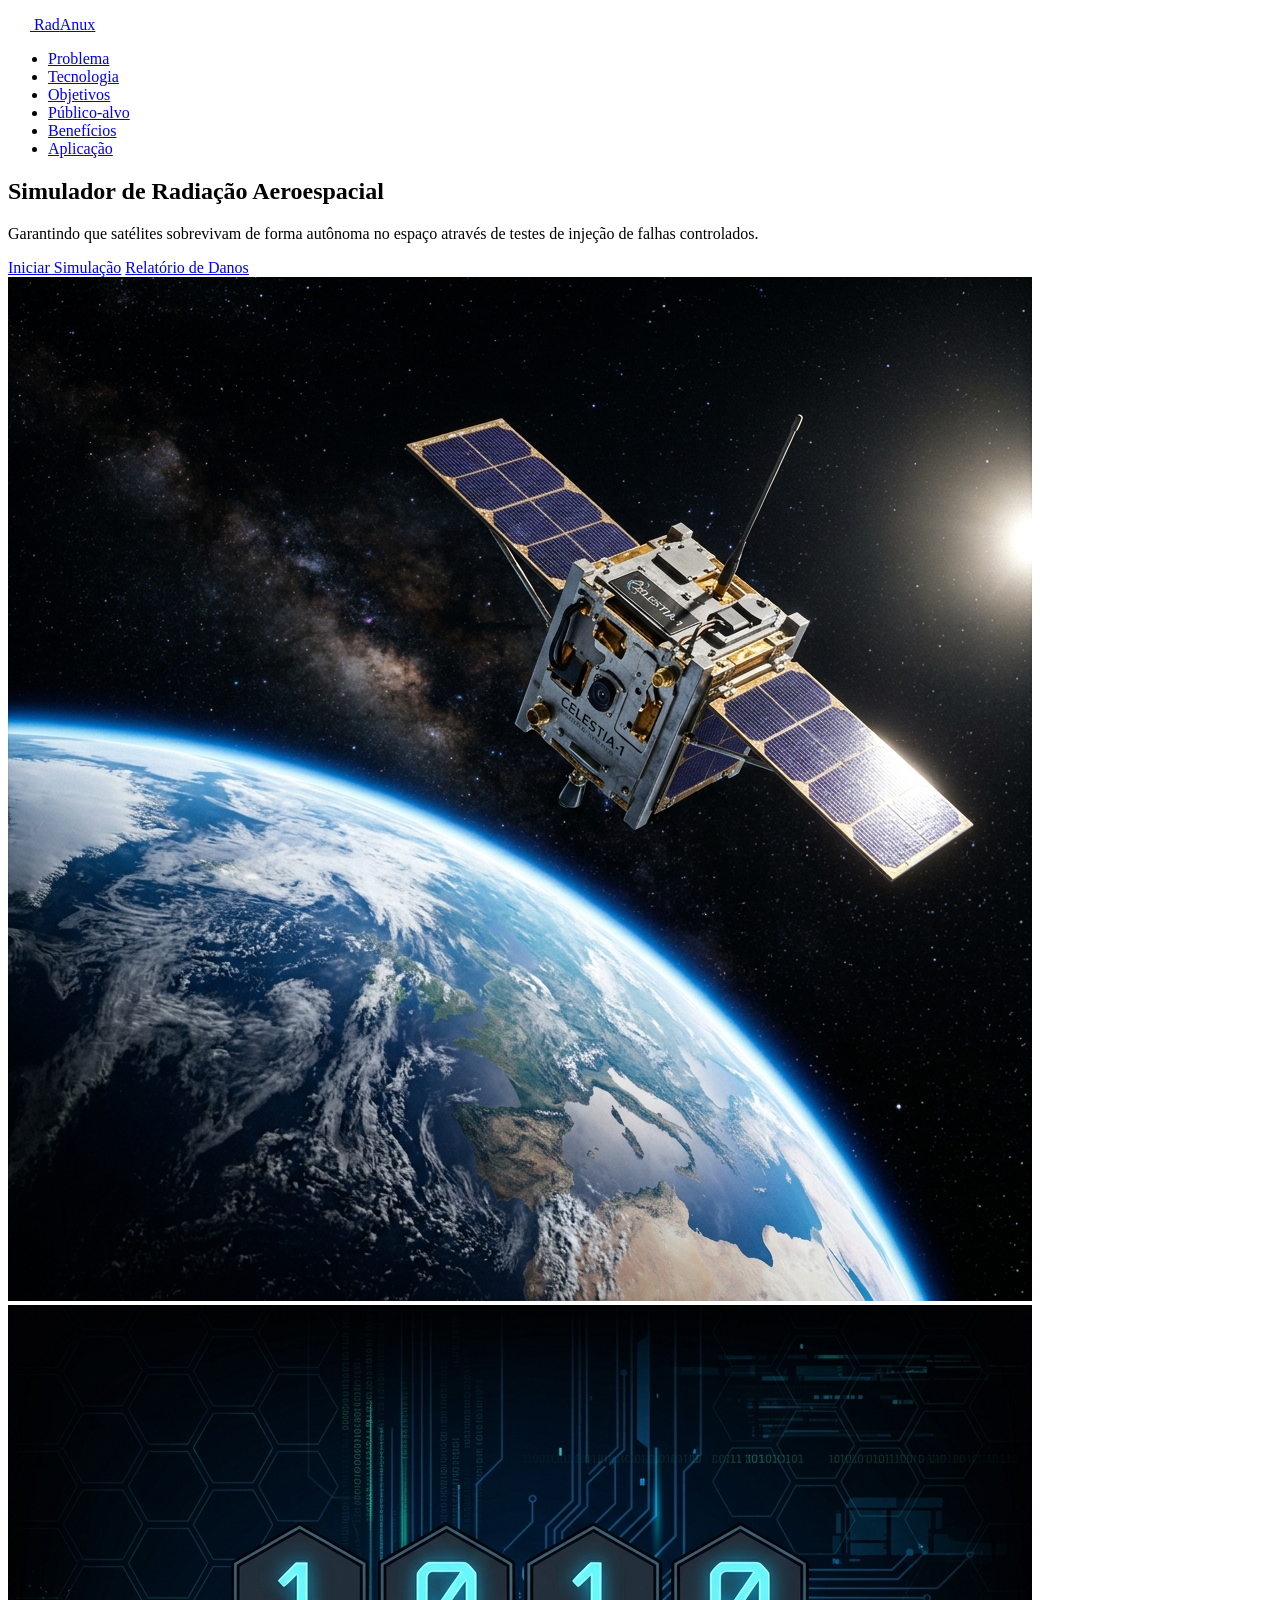
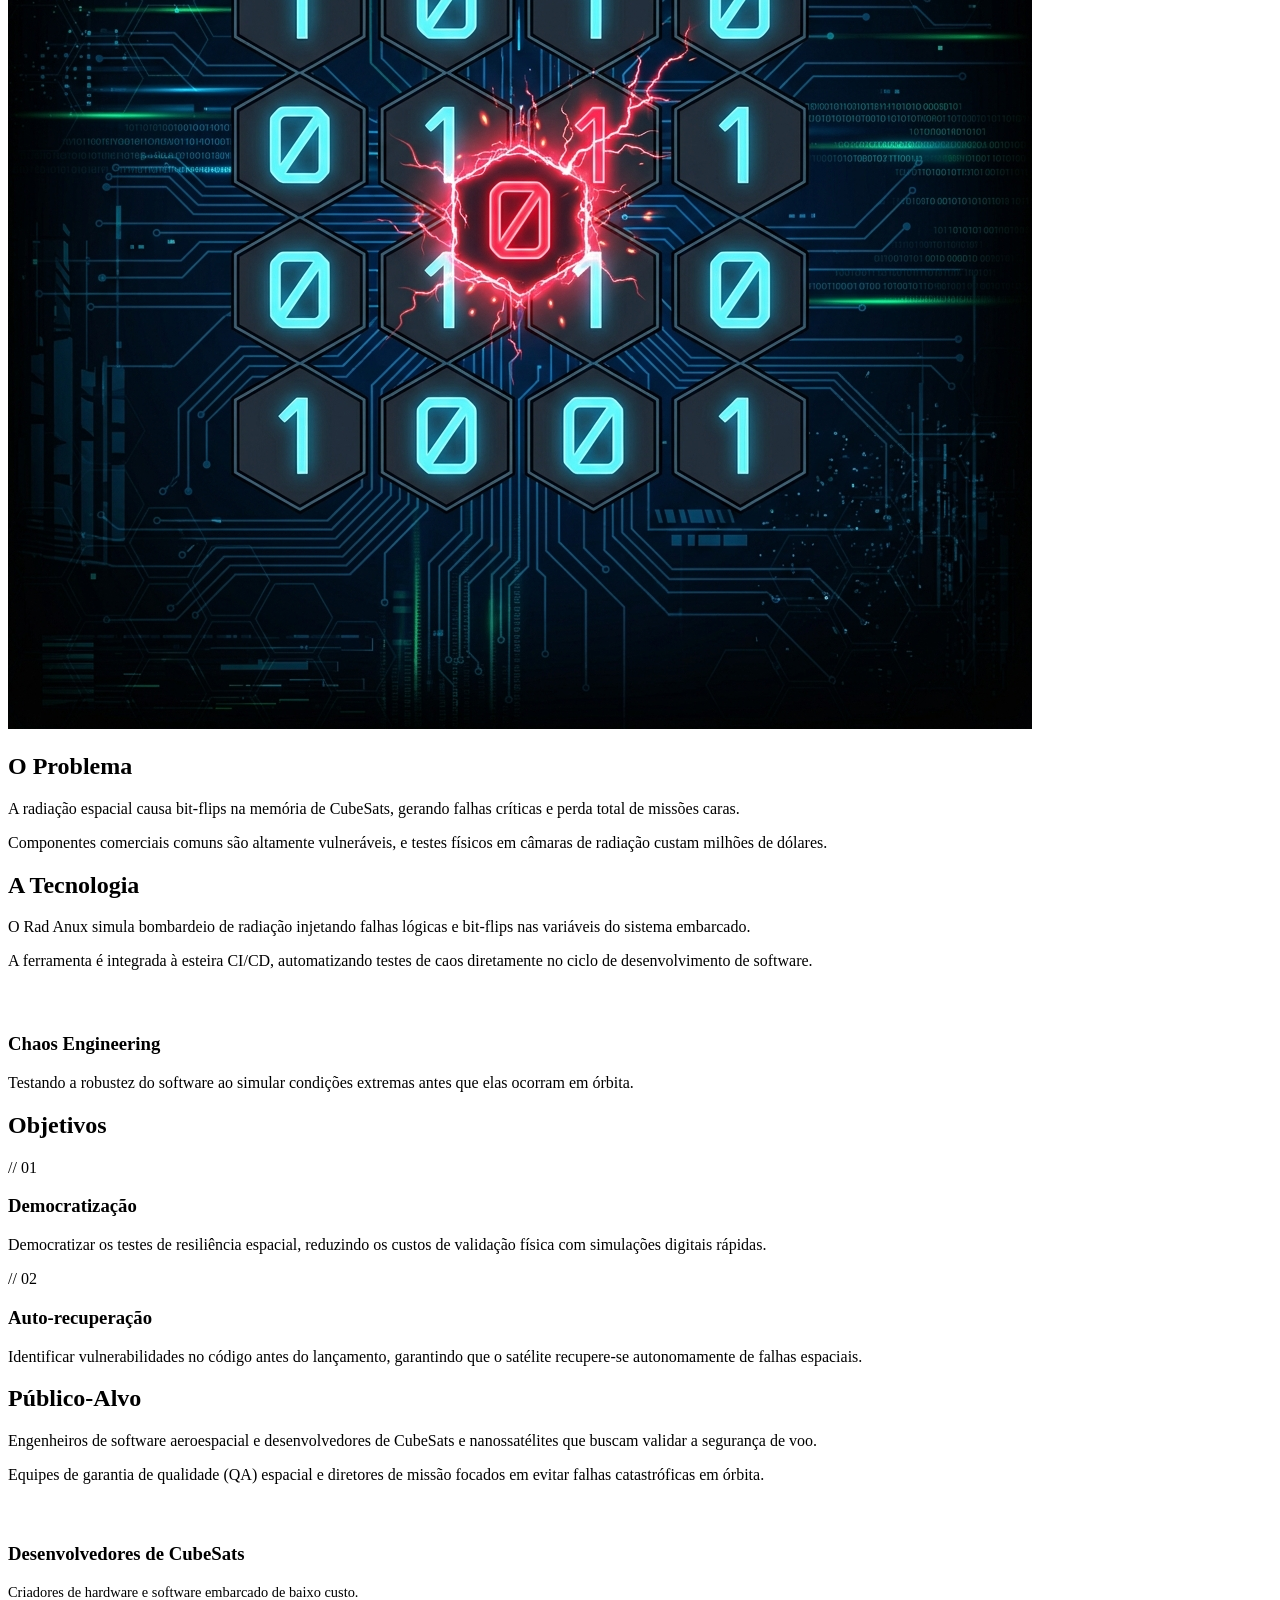
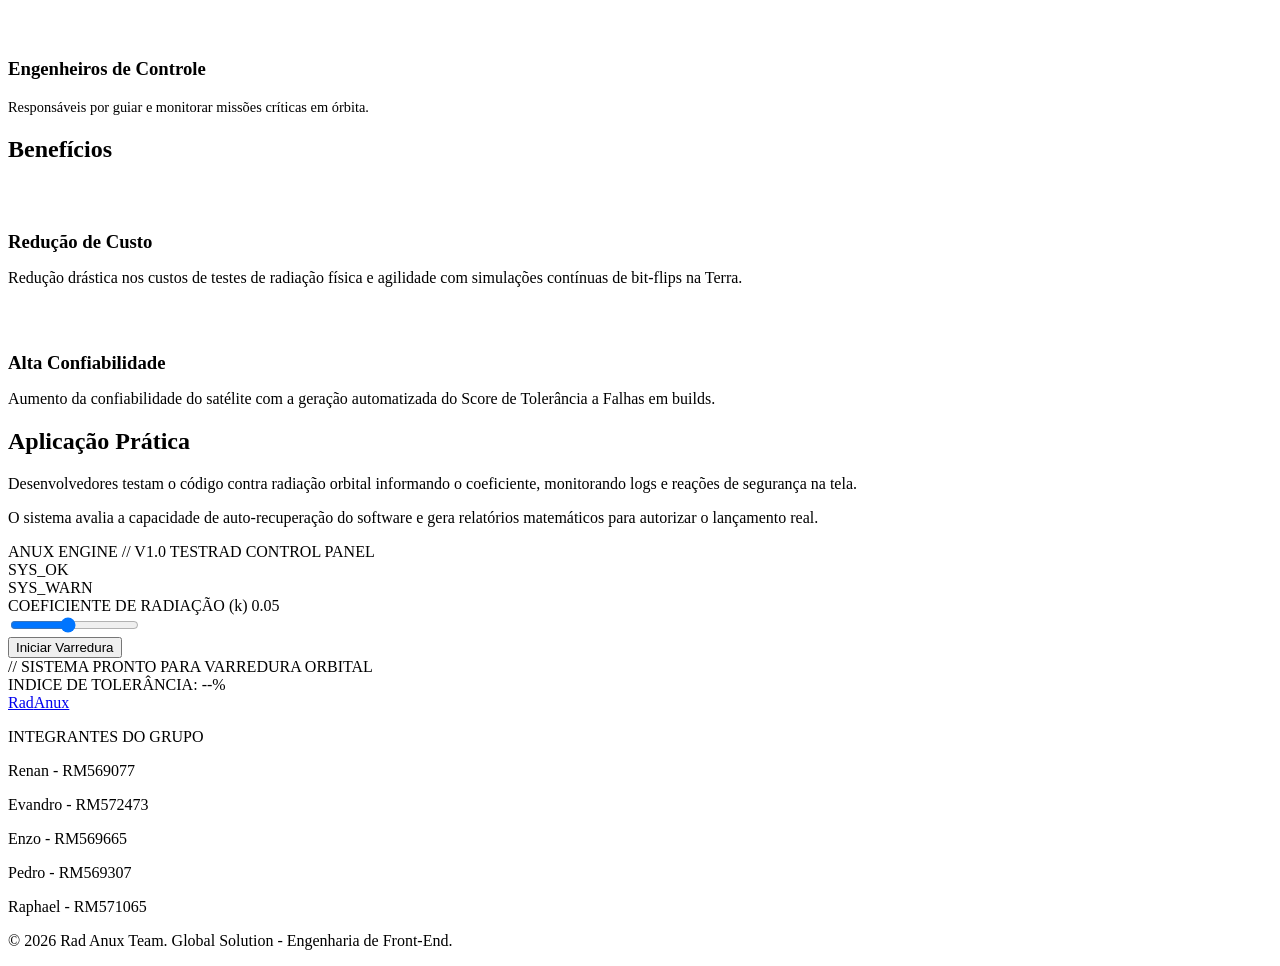
==== front-end/index.html @ e843c2e6 "Merge pull request #1 from evandro-tech/feature/project-structure feature: arquitetura do projeto e " ====
<!DOCTYPE html>
<html lang="pt-BR">

<head>
    <meta charset="UTF-8">
    <meta name="viewport" content="width=device-width, initial-scale=1.0">
    <title>Rad Anux - Chaos Engineering Aeroespacial</title>

    <!-- Meta tags SEO -->
    <meta name="description"
        content="Plataforma de Chaos Engineering focada em testar a resiliência de software aeroespacial contra bit-flips de radiação.">
    <meta name="keywords" content="Rad Anux, CubeSat, Satélite, Radiação, Bit-Flip, Chaos Engineering, Aeroespacial">

    <!-- CSS Separado -->
    <link rel="stylesheet" href="css/style.css">
</head>

<body>

    <!-- Cabeçalho Flutuante e Menu de Navegação (Estilo Dashboard Premium) -->
    <header class="header" id="nav-header">
        <div class="container">
            <a href="#hero" class="logo" id="logo-link">
                <!-- Ícone da Logo em SVG -->
                <svg class="logo-svg" width="22" height="22" viewBox="0 0 24 24" fill="none"
                    stroke="var(--secondary-color)" stroke-width="2" stroke-linecap="round" stroke-linejoin="round">
                    <circle cx="12" cy="12" r="10"></circle>
                    <path
                        d="M12 2a15.3 15.3 0 0 1 4 10 15.3 15.3 0 0 1-4 10 15.3 15.3 0 0 1-4-10 15.3 15.3 0 0 1 4-10z">
                    </path>
                    <path d="M2 12h20"></path>
                </svg>
                Rad<span>Anux</span>
            </a>
            <nav>
                <ul class="nav-menu">
                    <li><a href="#problema" class="nav-link" id="nav-item-1">Problema</a></li>
                    <li><a href="#tecnologia" class="nav-link" id="nav-item-2">Tecnologia</a></li>
                    <li><a href="#objetivos" class="nav-link" id="nav-item-3">Objetivos</a></li>
                    <li><a href="#publico" class="nav-link" id="nav-item-4">Público-alvo</a></li>
                    <li><a href="#beneficios" class="nav-link" id="nav-item-5">Benefícios</a></li>
                    <li><a href="#aplicacao" class="nav-link" id="nav-item-6">Aplicação</a></li>
                </ul>
            </nav>
        </div>
    </header>

    <!-- Hero / Banner de Introdução -->
    <section id="hero">
        <div class="container flex-row">
            <div class="flex-col">
                <h1 class="hero-title">Simulador de <span>Radiação</span> Aeroespacial</h1>
                <p class="section-desc">Garantindo que satélites sobrevivam de forma autônoma no espaço através de
                    testes de injeção de falhas controlados.</p>
                <div class="hero-buttons">
                    <a href="#aplicacao" class="btn" id="btn-hero-sim">Iniciar Simulação</a>
                    <a href="#problema" class="btn btn-secondary" id="btn-hero-more">Relatório de Danos</a>
                </div>
            </div>
            <div class="flex-col image-wrapper">
                <img src="images/satellite_radiation.png"
                    alt="Ilustração de um satélite CubeSat em órbita espacial, com raios cósmicos de radiação colidindo com seus circuitos eletrônicos"
                    class="section-image" id="hero-img">
            </div>
        </div>
    </section>

    <!-- Seção 1 – Problema -->
    <section id="problema">
        <div class="container flex-row">
            <div class="flex-col image-wrapper">
                <img src="images/bit_flip_concept.png"
                    alt="Representação conceitual de um bit-flip onde dados binários mudam de valor devido à radiação cósmica solar"
                    class="section-image" id="problema-img">
            </div>
            <div class="flex-col">
                <h2 class="section-title">O Problema</h2>
                <p class="section-desc">
                    A radiação espacial causa bit-flips na memória de CubeSats, gerando falhas críticas e perda total de
                    missões caras.
                </p>
                <p class="section-desc">
                    Componentes comerciais comuns são altamente vulneráveis, e testes físicos em câmaras de radiação
                    custam milhões de dólares.
                </p>
            </div>
        </div>
    </section>

    <!-- Seção 2 – Tecnologia -->
    <section id="tecnologia">
        <div class="container flex-row">
            <div class="flex-col">
                <h2 class="section-title">A Tecnologia</h2>
                <p class="section-desc">
                    O Rad Anux simula bombardeio de radiação injetando falhas lógicas e bit-flips nas variáveis do
                    sistema embarcado.
                </p>
                <p class="section-desc">
                    A ferramenta é integrada à esteira CI/CD, automatizando testes de caos diretamente no ciclo de
                    desenvolvimento de software.
                </p>
            </div>
            <div class="flex-col">
                <div class="tech-feature-card">
                    <div class="tech-icon-wrapper">
                        <!-- Ícone de Chaos Engineering em SVG -->
                        <svg width="24" height="24" viewBox="0 0 24 24" fill="none" stroke="var(--secondary-color)"
                            stroke-width="2" stroke-linecap="round" stroke-linejoin="round">
                            <line x1="4" y1="9" x2="20" y2="9"></line>
                            <line x1="4" y1="15" x2="20" y2="15"></line>
                            <line x1="10" y1="3" x2="8" y2="21"></line>
                            <line x1="16" y1="3" x2="14" y2="21"></line>
                        </svg>
                    </div>
                    <h3 class="tech-card-title">Chaos Engineering</h3>
                    <p class="tech-card-desc">Testando a robustez do software ao simular condições extremas antes que
                        elas ocorram em órbita.</p>
                </div>
            </div>
        </div>
    </section>

    <!-- Seção 3 – Objetivos -->
    <section id="objetivos">
        <div class="container">
            <h2 class="section-title">Objetivos</h2>
            <div class="cards-container">
                <div class="card" id="obj-card-1">
                    <span class="card-num">// 01</span>
                    <h3 class="card-title">Democratização</h3>
                    <p class="section-desc">Democratizar os testes de resiliência espacial, reduzindo os custos de
                        validação física com simulações digitais rápidas.</p>
                </div>
                <div class="card" id="obj-card-2">
                    <span class="card-num">// 02</span>
                    <h3 class="card-title">Auto-recuperação</h3>
                    <p class="section-desc">Identificar vulnerabilidades no código antes do lançamento, garantindo que o
                        satélite recupere-se autonomamente de falhas espaciais.</p>
                </div>
            </div>
        </div>
    </section>

    <!-- Seção 4 – Público-alvo -->
    <section id="publico">
        <div class="container flex-row">
            <div class="flex-col">
                <h2 class="section-title">Público-Alvo</h2>
                <p class="section-desc">
                    Engenheiros de software aeroespacial e desenvolvedores de CubeSats e nanossatélites que buscam
                    validar a segurança de voo.
                </p>
                <p class="section-desc">
                    Equipes de garantia de qualidade (QA) espacial e diretores de missão focados em evitar falhas
                    catastróficas em órbita.
                </p>
            </div>
            <div class="flex-col">
                <div class="publico-list">
                    <div class="publico-item" id="target-1">
                        <div class="publico-icon">
                            <!-- Ícone de Código/Desenvolvedores SVG -->
                            <svg width="20" height="20" viewBox="0 0 24 24" fill="none" stroke="var(--secondary-color)"
                                stroke-width="2" stroke-linecap="round" stroke-linejoin="round">
                                <polyline points="16 18 22 12 16 6"></polyline>
                                <polyline points="8 6 2 12 8 18"></polyline>
                            </svg>
                        </div>
                        <div class="publico-content">
                            <h3>Desenvolvedores de CubeSats</h3>
                            <p style="color: var(--text-secondary); font-size: 0.9rem;">Criadores de hardware e software
                                embarcado de baixo custo.</p>
                        </div>
                    </div>
                    <div class="publico-item" id="target-2">
                        <div class="publico-icon">
                            <!-- Ícone de Controle/Direcionamento SVG -->
                            <svg width="20" height="20" viewBox="0 0 24 24" fill="none" stroke="var(--secondary-color)"
                                stroke-width="2" stroke-linecap="round" stroke-linejoin="round">
                                <circle cx="12" cy="12" r="10"></circle>
                                <line x1="2" y1="12" x2="22" y2="12"></line>
                                <line x1="12" y1="2" x2="12" y2="22"></line>
                            </svg>
                        </div>
                        <div class="publico-content">
                            <h3>Engenheiros de Controle</h3>
                            <p style="color: var(--text-secondary); font-size: 0.9rem;">Responsáveis por guiar e
                                monitorar missões críticas em órbita.</p>
                        </div>
                    </div>
                </div>
            </div>
        </div>
    </section>

    <!-- Seção 5 – Benefícios -->
    <section id="beneficios">
        <div class="container">
            <h2 class="section-title">Benefícios</h2>
            <div class="beneficio-cards">
                <div class="beneficio-card" id="ben-card-1">
                    <div class="beneficio-icon">
                        <!-- Ícone de Gráfico Descendente (Custos) SVG -->
                        <svg width="26" height="26" viewBox="0 0 24 24" fill="none" stroke="var(--secondary-color)"
                            stroke-width="2" stroke-linecap="round" stroke-linejoin="round">
                            <polyline points="23 18 13.5 8.5 8.5 13.5 1 6"></polyline>
                            <polyline points="17 18 23 18 23 12"></polyline>
                        </svg>
                    </div>
                    <h3 style="font-family: var(--font-heading); margin-bottom: 15px;">Redução de Custo</h3>
                    <p class="section-desc">Redução drástica nos custos de testes de radiação física e agilidade com
                        simulações contínuas de bit-flips na Terra.</p>
                </div>
                <div class="beneficio-card" id="ben-card-2">
                    <div class="beneficio-icon">
                        <!-- Ícone de Escudo/Segurança SVG -->
                        <svg width="26" height="26" viewBox="0 0 24 24" fill="none" stroke="var(--secondary-color)"
                            stroke-width="2" stroke-linecap="round" stroke-linejoin="round">
                            <path d="M12 22s8-4 8-10V5l-8-3-8 3v7c0 6 8 10 8 10z"></path>
                        </svg>
                    </div>
                    <h3 style="font-family: var(--font-heading); margin-bottom: 15px;">Alta Confiabilidade</h3>
                    <p class="section-desc">Aumento da confiabilidade do satélite com a geração automatizada do Score de
                        Tolerância a Falhas em builds.</p>
                </div>
            </div>
        </div>
    </section>

    <!-- Seção 6 – Aplicação no dia a dia (Simulador Interativo) -->
    <section id="aplicacao">
        <div class="container flex-row">
            <div class="flex-col">
                <h2 class="section-title">Aplicação Prática</h2>
                <p class="section-desc">
                    Desenvolvedores testam o código contra radiação orbital informando o coeficiente, monitorando logs e
                    reações de segurança na tela.
                </p>
                <p class="section-desc">
                    O sistema avalia a capacidade de auto-recuperação do software e gera relatórios matemáticos para
                    autorizar o lançamento real.
                </p>
            </div>
            <div class="flex-col">
                <!-- Painel do Simulador Estilo Computador de Bordo Aeroespacial -->
                <div class="simulator-panel" id="satellite-dashboard">
                    <div class="simulator-header">
                        <div class="sim-brand">
                            <span class="brand-sub">ANUX ENGINE // V1.0</span>
                            <span class="sim-title">TESTRAD CONTROL PANEL</span>
                        </div>
                        <div class="led-group">
                            <div class="led-indicator">
                                <span id="led-green" class="led green"></span>
                                <span class="led-label">SYS_OK</span>
                            </div>
                            <div class="led-indicator">
                                <span id="led-red" class="led red"></span>
                                <span class="led-label">SYS_WARN</span>
                            </div>
                        </div>
                    </div>

                    <div class="sim-control-group">
                        <div class="sim-label">
                            <span>COEFICIENTE DE RADIAÇÃO (k)</span>
                            <span id="rad-val-display" class="value-highlight">0.05</span>
                        </div>
                        <input type="range" id="sim-radiation" min="0.01" max="0.10" step="0.01" value="0.05"
                            class="sim-input-range">
                    </div>

                    <button id="btn-run-sim" class="btn-sim">Iniciar Varredura</button>

                    <div id="sim-terminal" class="terminal-screen">
                        <div class="terminal-line">// SISTEMA PRONTO PARA VARREDURA ORBITAL</div>
                    </div>

                    <div class="score-container">
                        <span class="score-label">INDICE DE TOLERÂNCIA:</span>
                        <span id="sim-score" class="score-value">--%</span>
                    </div>
                </div>
            </div>
        </div>
    </section>

    <!-- Rodapé Padronizado -->
    <footer class="footer" id="footer-section">
        <div class="container">
            <a href="#hero" class="footer-logo" id="footer-logo-link">Rad<span>Anux</span></a>
            <div class="footer-members">
                <p class="footer-members-title">INTEGRANTES DO GRUPO</p>
                <p>Renan - RM569077</p>
                <p>Evandro - RM572473</p>
                <p>Enzo - RM569665</p>
                <p>Pedro - RM569307</p>
                <p>Raphael - RM571065</p>
            </div>
            <p class="footer-copyright">&copy; 2026 Rad Anux Team. Global Solution - Engenharia de Front-End.</p>
        </div>
    </footer>

    <!-- Comportamento Separado em Javascript -->
    <script src="js/script.js"></script>
</body>

</html>
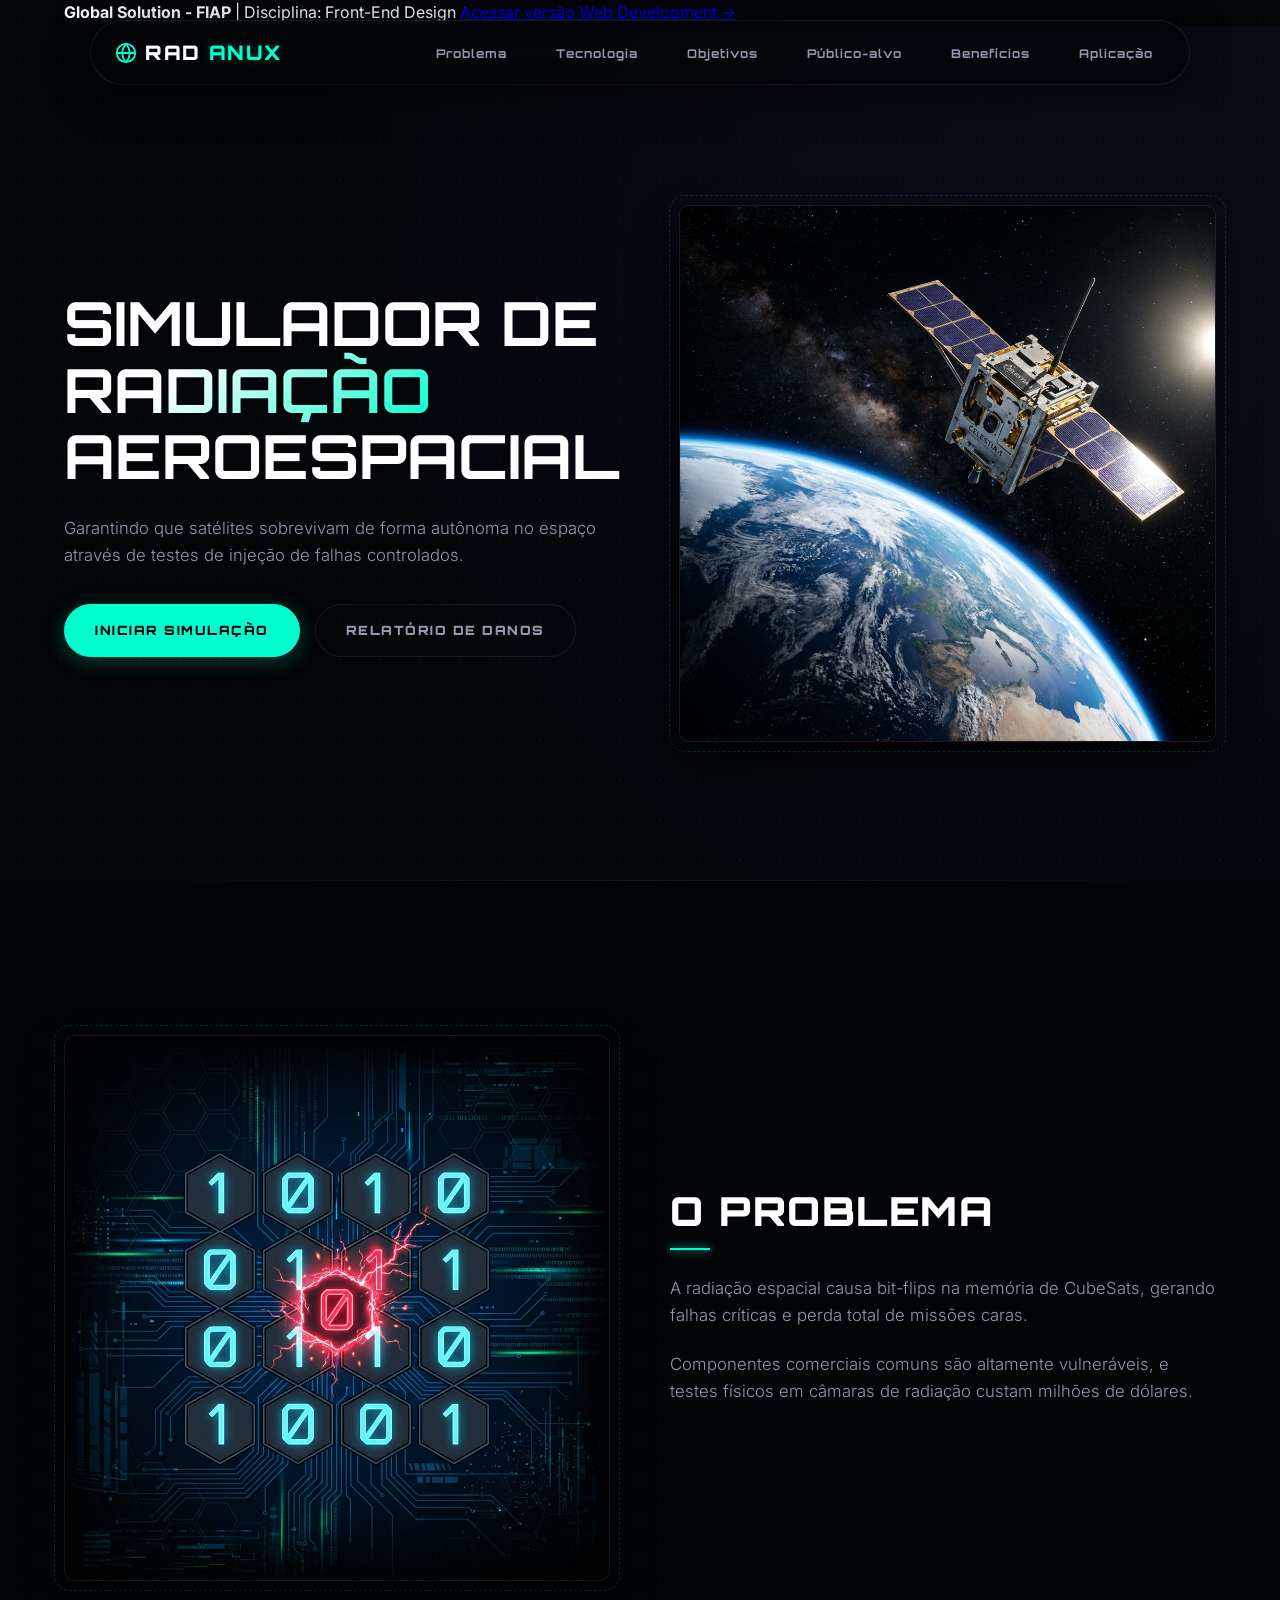
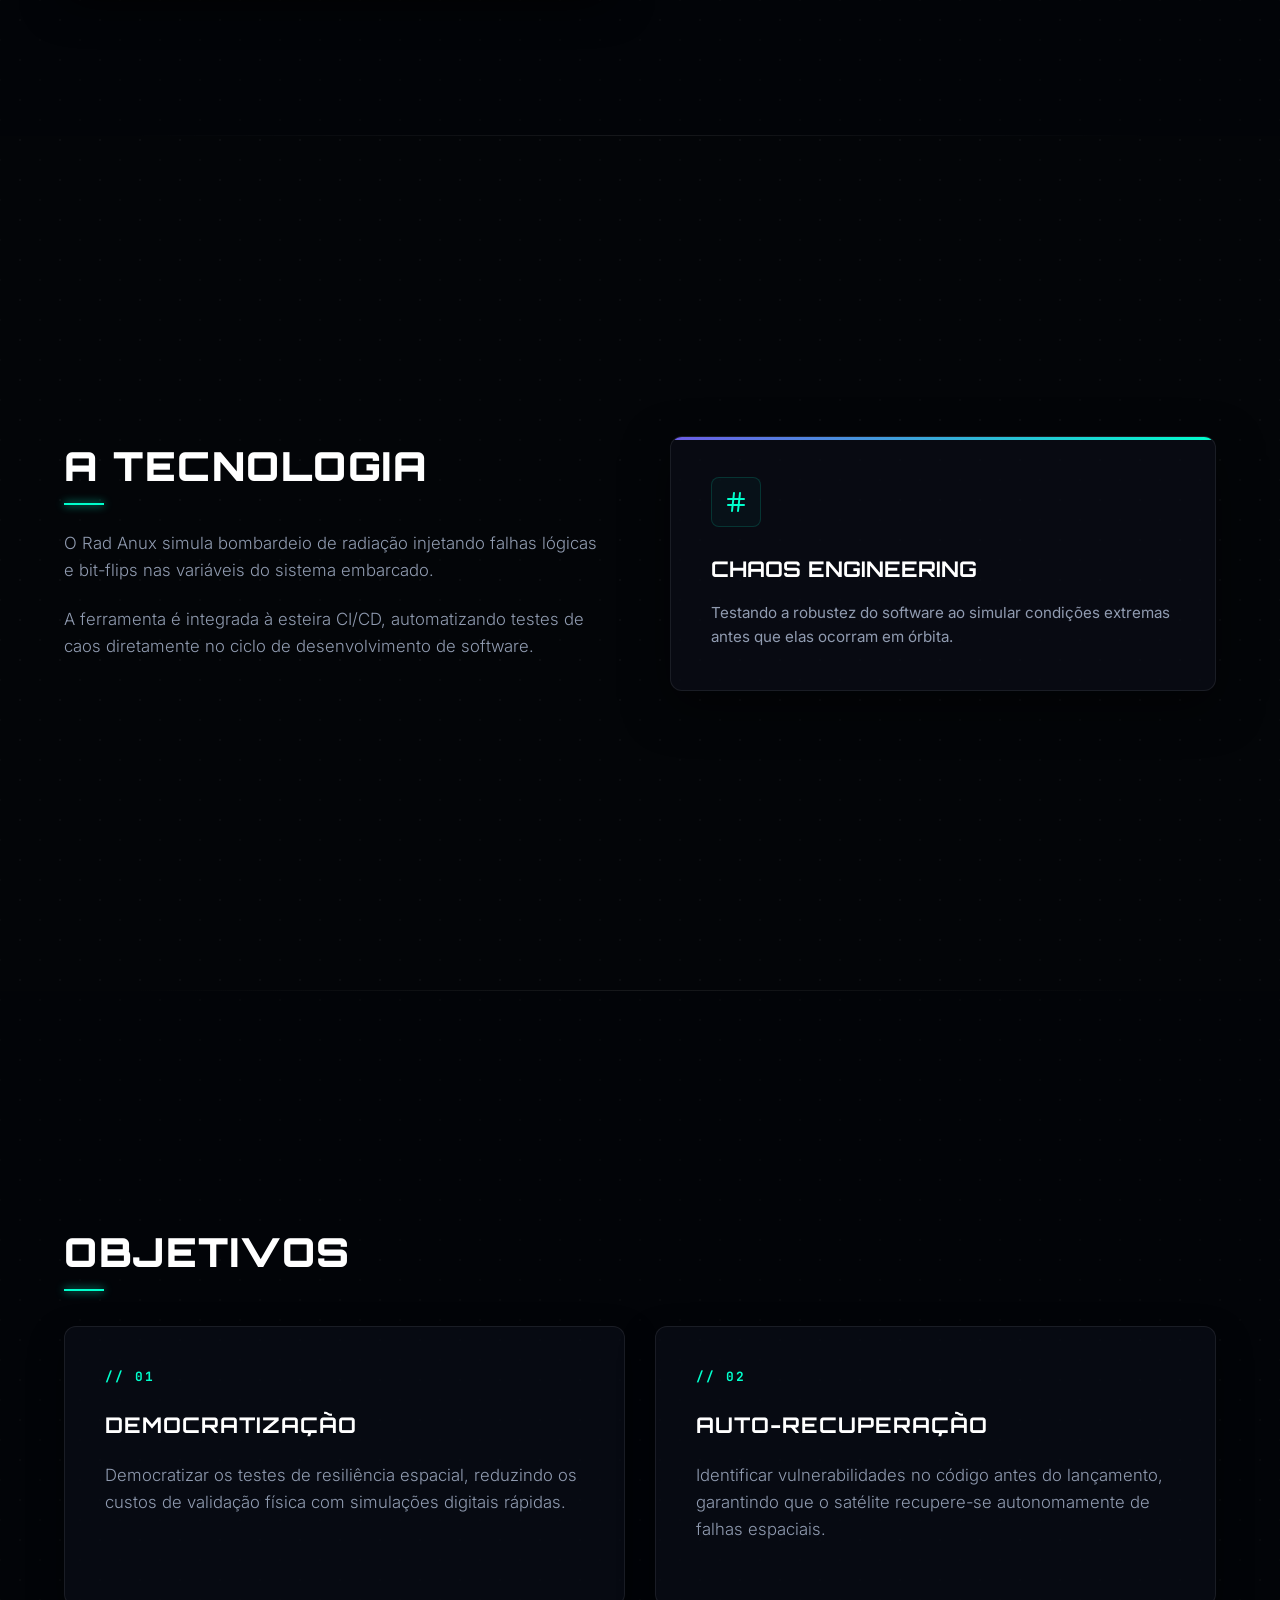
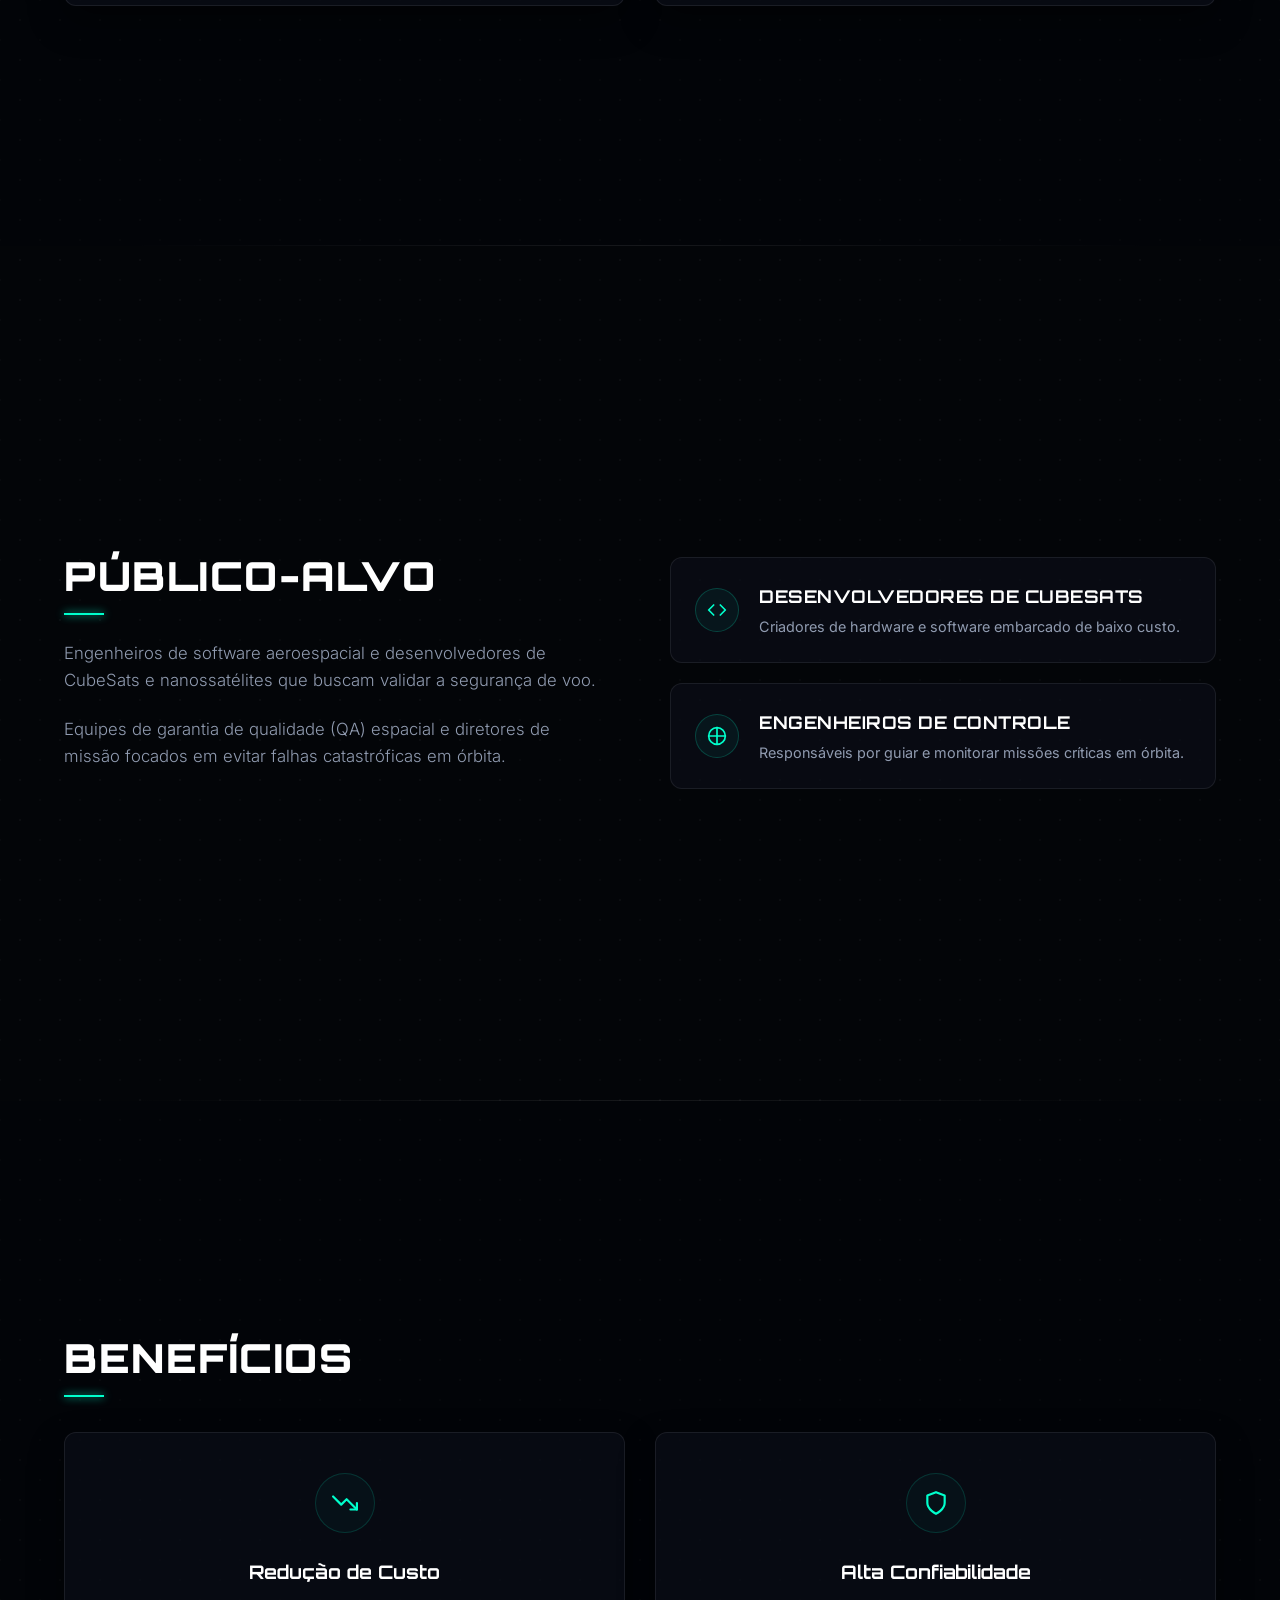
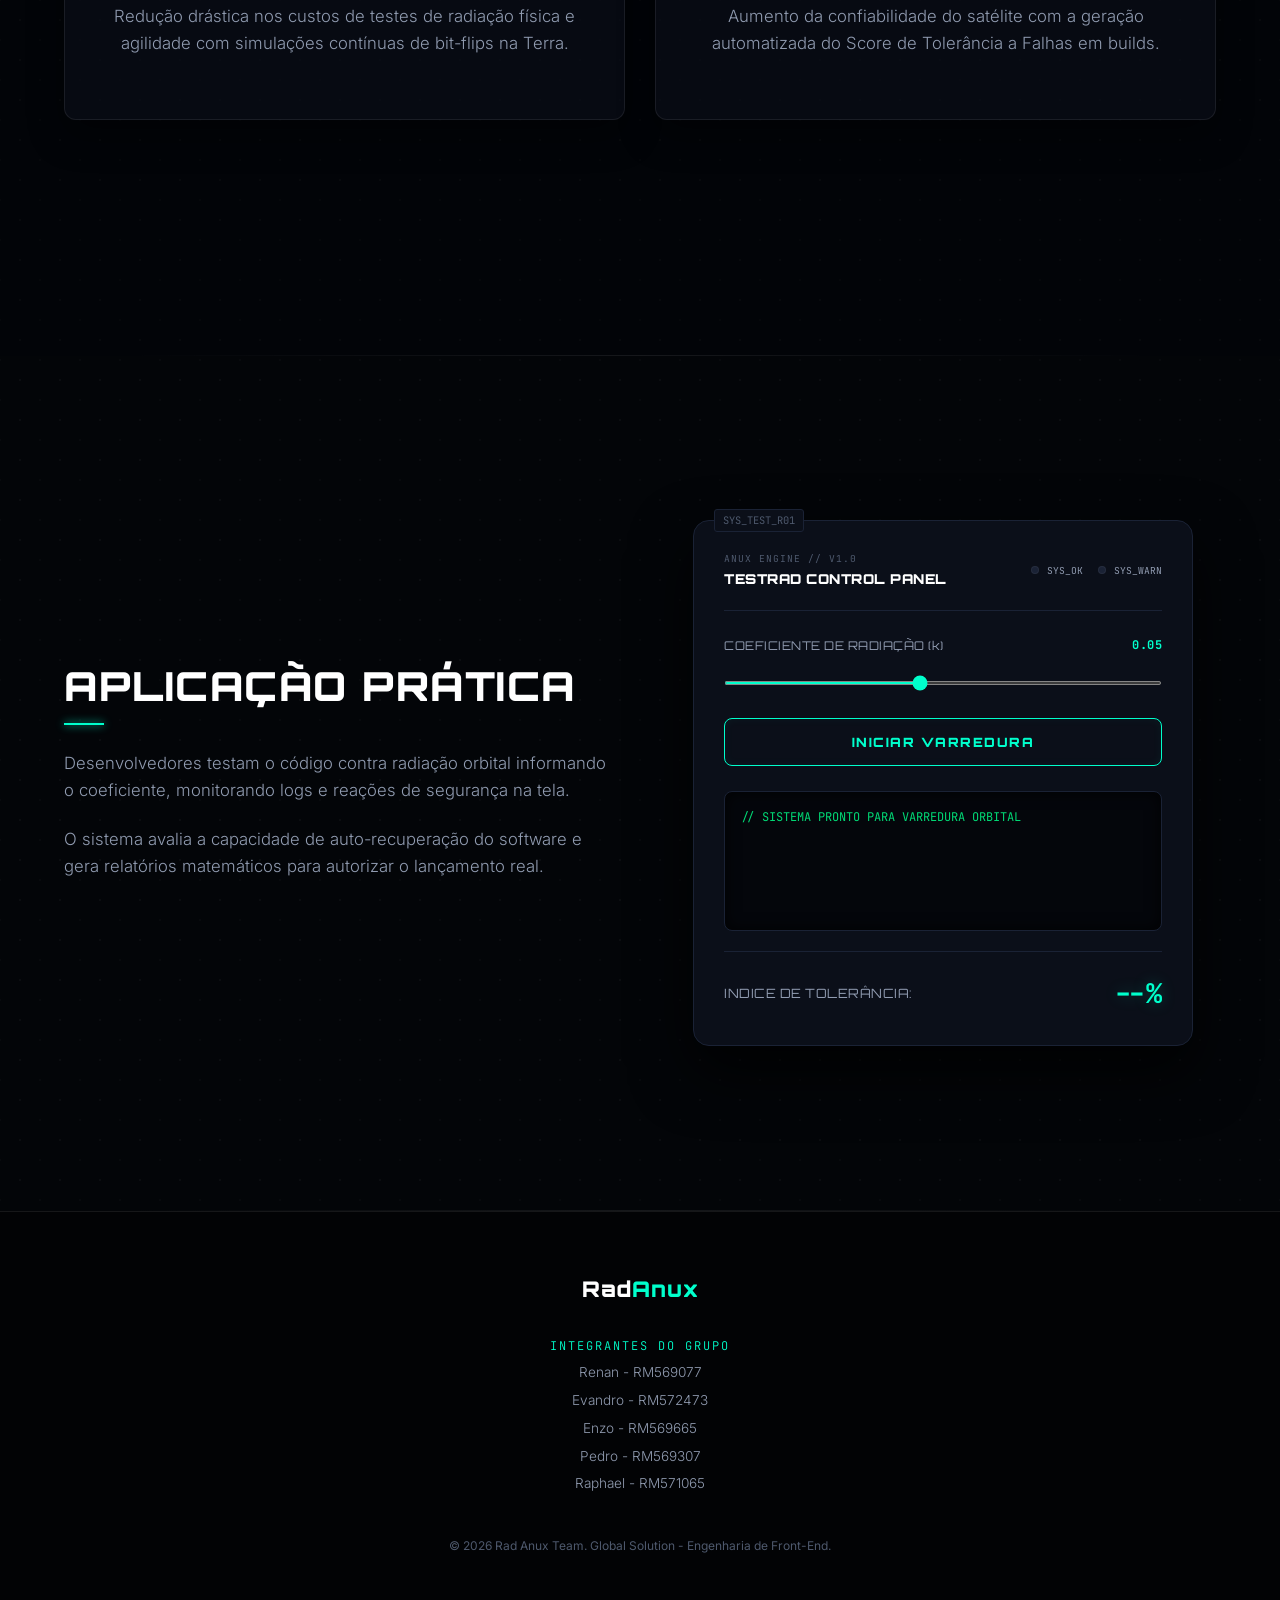
==== commit 68da09da: "Merge pull request #11 from Pixel-Squad-FIAP/fix/adj-banner fix: ajustando melhorias para o banner d" ====
--- a/front-end/index.html
+++ b/front-end/index.html
@@ -16,6 +16,14 @@
 </head>
 
 <body>
+
+    <!-- Banner de Integração de Disciplina -->
+    <div class="academic-banner" id="academic-banner-front">
+        <div class="container academic-banner-content">
+            <span><strong>Global Solution - FIAP</strong> | Disciplina: Front-End Design</span>
+            <a href="../webdev/index.html" class="academic-link">Acessar versão Web Development &rarr;</a>
+        </div>
+    </div>
 
     <!-- Cabeçalho Flutuante e Menu de Navegação (Estilo Dashboard Premium) -->
     <header class="header" id="nav-header">
--- a/front-end/css/style.css
+++ b/front-end/css/style.css
@@ -0,0 +1,881 @@
+/* Google Fonts Integration */
+@import url('https://fonts.googleapis.com/css2?family=Inter:wght@300;400;600;700&family=Orbitron:wght@500;700;900&family=JetBrains+Mono:wght@400;700&display=swap');
+
+/* ==========================================================================
+   1. RESET CSS
+   ========================================================================== */
+* {
+    margin: 0;
+    padding: 0;
+    box-sizing: border-box;
+}
+
+html {
+    scroll-behavior: smooth;
+    font-size: 16px;
+}
+
+body {
+    font-family: var(--font-body);
+    background-color: var(--bg-dark);
+    color: var(--text-primary);
+    line-height: 1.6;
+    overflow-x: hidden;
+    /* Grid de pontos sutil para fundo aeroespacial */
+    background-image: 
+        radial-gradient(rgba(255, 255, 255, 0.03) 1px, transparent 0),
+        radial-gradient(rgba(255, 255, 255, 0.02) 1px, transparent 0);
+    background-size: 40px 40px;
+    background-position: 0 0, 20px 20px;
+}
+
+/* ==========================================================================
+   2. VARIÁVEIS CSS (Design System Aeroespacial)
+   ========================================================================== */
+:root {
+    /* Cores principais - Paleta Obsidian & Electric Neon */
+    --bg-dark: #030508;
+    --bg-card: rgba(11, 15, 26, 0.65);
+    --bg-card-hover: rgba(18, 24, 41, 0.8);
+    --primary-color: #6c5ce7;
+    --primary-glow: rgba(108, 92, 231, 0.35);
+    --secondary-color: #00ffcc;
+    --secondary-glow: rgba(0, 255, 204, 0.25);
+    
+    /* Estados de Alerta / LEDs */
+    --success-color: #00ff88;
+    --success-glow: rgba(0, 255, 136, 0.5);
+    --fail-color: #ff3366;
+    --fail-glow: rgba(255, 51, 102, 0.5);
+    
+    /* Cores de Texto */
+    --text-primary: #ffffff;
+    --text-secondary: #909bb0;
+    --text-muted: #4e596d;
+    
+    /* Bordas e Divisórias */
+    --border-color: rgba(255, 255, 255, 0.08);
+    --border-glow: rgba(0, 255, 204, 0.1);
+
+    /* Fontes */
+    --font-heading: 'Orbitron', sans-serif;
+    --font-body: 'Inter', sans-serif;
+    --font-mono: 'JetBrains Mono', monospace;
+
+    /* Transições */
+    --transition-fast: 0.2s cubic-bezier(0.4, 0, 0.2, 1);
+    --transition-normal: 0.4s cubic-bezier(0.4, 0, 0.2, 1);
+}
+
+/* ==========================================================================
+   3. LAYOUT E ESTRUTURA GERAL (FLEXBOX)
+   ========================================================================== */
+.container {
+    max-width: 1200px;
+    margin: 0 auto;
+    padding: 0 24px;
+    width: 100%;
+}
+
+/* Header Flutuante (Estilo Pílula Futurista) */
+.header {
+    position: fixed;
+    top: 20px;
+    left: 50%;
+    transform: translateX(-50%);
+    width: 90%;
+    max-width: 1100px;
+    background-color: rgba(3, 5, 8, 0.7);
+    backdrop-filter: blur(16px);
+    -webkit-backdrop-filter: blur(16px);
+    border: 1px solid var(--border-color);
+    border-radius: 100px;
+    z-index: 1000;
+    height: 65px;
+    display: flex;
+    align-items: center;
+    box-shadow: 0 10px 40px rgba(0, 0, 0, 0.6);
+    transition: var(--transition-normal);
+}
+
+.header:hover {
+    border-color: rgba(255, 255, 255, 0.15);
+    box-shadow: 0 10px 40px rgba(0, 255, 204, 0.05);
+}
+
+.header .container {
+    display: flex;
+    justify-content: space-between;
+    align-items: center;
+}
+
+.logo {
+    display: flex;
+    align-items: center;
+    gap: 8px;
+    font-family: var(--font-heading);
+    font-size: 1.25rem;
+    font-weight: 900;
+    color: var(--text-primary);
+    text-decoration: none;
+    letter-spacing: 1.5px;
+    text-transform: uppercase;
+}
+
+.logo span {
+    color: var(--secondary-color);
+    text-shadow: 0 0 10px var(--secondary-glow);
+}
+
+.logo-svg {
+    transition: var(--transition-normal);
+}
+
+.logo:hover .logo-svg {
+    transform: rotate(45deg);
+}
+
+.nav-menu {
+    display: flex;
+    list-style: none;
+    gap: 25px;
+}
+
+.nav-link {
+    color: var(--text-secondary);
+    text-decoration: none;
+    font-family: var(--font-heading);
+    font-size: 0.75rem;
+    font-weight: 700;
+    letter-spacing: 1px;
+    transition: var(--transition-fast);
+    padding: 8px 12px;
+    border-radius: 20px;
+    position: relative;
+}
+
+.nav-link:hover {
+    color: var(--text-primary);
+}
+
+/* Indicador visual de seção ativa */
+.nav-link.active {
+    color: var(--secondary-color);
+    background-color: rgba(0, 255, 204, 0.05);
+    box-shadow: inset 0 0 10px rgba(0, 255, 204, 0.05);
+}
+
+.nav-link.active::after {
+    content: '';
+    position: absolute;
+    bottom: 2px;
+    left: 20%;
+    width: 60%;
+    height: 2px;
+    background-color: var(--secondary-color);
+    box-shadow: 0 0 8px var(--secondary-color);
+    border-radius: 10px;
+}
+
+/* ==========================================================================
+   4. ESTILOS DE SEÇÃO
+   ========================================================================== */
+section {
+    padding: 120px 0;
+    min-height: 95vh;
+    display: flex;
+    align-items: center;
+    position: relative;
+}
+
+/* Linha técnica divisória */
+section::after {
+    content: '';
+    position: absolute;
+    bottom: 0;
+    left: 10%;
+    width: 80%;
+    height: 1px;
+    background: linear-gradient(90deg, transparent, var(--border-color), transparent);
+}
+
+
+.section-title {
+    font-family: var(--font-heading);
+    font-size: 2.5rem;
+    font-weight: 900;
+    margin-bottom: 25px;
+    text-transform: uppercase;
+    letter-spacing: 1.5px;
+    line-height: 1.1;
+}
+
+/* Linha sob o título */
+.section-title::after {
+    content: '';
+    display: block;
+    width: 40px;
+    height: 2px;
+    background-color: var(--secondary-color);
+    box-shadow: 0 0 8px var(--secondary-color);
+    margin-top: 15px;
+}
+
+/* Layout flex de duas colunas */
+.flex-row {
+    display: flex;
+    gap: 60px;
+    align-items: center;
+    justify-content: space-between;
+}
+
+.flex-col {
+    flex: 1;
+}
+
+/* Parágrafos com restrição */
+.section-desc {
+    font-size: 1.05rem;
+    color: var(--text-secondary);
+    margin-bottom: 22px;
+    font-weight: 300;
+}
+
+/* Estilização das Imagens */
+.image-wrapper {
+    display: flex;
+    justify-content: center;
+    align-items: center;
+    position: relative;
+}
+
+/* Moldura futurista ao redor da imagem */
+.image-wrapper::before {
+    content: '';
+    position: absolute;
+    top: -10px;
+    left: -10px;
+    right: -10px;
+    bottom: -10px;
+    border: 1px dashed rgba(0, 255, 204, 0.15);
+    border-radius: 16px;
+    pointer-events: none;
+}
+
+.section-image {
+    max-width: 100%;
+    height: auto;
+    border-radius: 10px;
+    border: 1px solid var(--border-color);
+    box-shadow: 0 20px 40px rgba(0, 0, 0, 0.8);
+    transition: var(--transition-normal);
+}
+
+.section-image:hover {
+    border-color: var(--secondary-color);
+    box-shadow: 0 0 30px rgba(0, 255, 204, 0.15);
+    transform: scale(1.01);
+}
+
+/* Hero / Apresentação Inicial */
+#hero {
+    background: radial-gradient(circle at 85% 30%, rgba(108, 92, 231, 0.08) 0%, rgba(3, 5, 8, 0) 65%);
+    padding-top: 160px;
+}
+
+
+.hero-title {
+    font-family: var(--font-heading);
+    font-size: 3.8rem;
+    line-height: 1.1;
+    margin-bottom: 25px;
+    text-transform: uppercase;
+}
+
+.hero-title span {
+    background: linear-gradient(135deg, var(--text-primary) 30%, var(--secondary-color) 100%);
+    -webkit-background-clip: text;
+    -webkit-text-fill-color: transparent;
+}
+
+.hero-buttons {
+    display: flex;
+    gap: 15px;
+    margin-top: 35px;
+}
+
+.btn {
+    display: inline-block;
+    padding: 15px 30px;
+    background-color: var(--secondary-color);
+    color: var(--bg-dark);
+    text-decoration: none;
+    font-family: var(--font-heading);
+    font-size: 0.8rem;
+    font-weight: 900;
+    border-radius: 30px;
+    letter-spacing: 1.5px;
+    border: 1px solid var(--secondary-color);
+    transition: var(--transition-fast);
+    cursor: pointer;
+    text-transform: uppercase;
+    box-shadow: 0 4px 20px var(--secondary-glow);
+}
+
+.btn:hover {
+    background-color: transparent;
+    color: var(--secondary-color);
+    box-shadow: 0 0 30px rgba(0, 255, 204, 0.4);
+    transform: translateY(-2px);
+}
+
+.btn-secondary {
+    background-color: transparent;
+    border: 1px solid var(--border-color);
+    color: var(--text-secondary);
+    box-shadow: none;
+}
+
+.btn-secondary:hover {
+    border-color: var(--text-primary);
+    color: var(--text-primary);
+    box-shadow: 0 0 15px rgba(255, 255, 255, 0.05);
+    transform: translateY(-2px);
+}
+
+/* ==========================================================================
+   5. SEÇÕES ESPECÍFICAS
+   ========================================================================== */
+
+/* Seção 1 - Problema */
+#problema {
+    background-color: rgba(3, 5, 8, 0.3);
+}
+
+/* Seção 2 - Tecnologia */
+#tecnologia {
+    background-color: rgba(3, 5, 8, 0);
+}
+
+.tech-feature-card {
+    background-color: var(--bg-card);
+    border: 1px solid var(--border-color);
+    border-radius: 12px;
+    padding: 40px;
+    position: relative;
+    overflow: hidden;
+    box-shadow: 0 15px 45px rgba(0,0,0,0.5);
+    transition: var(--transition-normal);
+}
+
+.tech-feature-card::before {
+    content: '';
+    position: absolute;
+    top: 0;
+    left: 0;
+    width: 100%;
+    height: 3px;
+    background: linear-gradient(90deg, var(--primary-color), var(--secondary-color));
+}
+
+.tech-icon-wrapper {
+    width: 50px;
+    height: 50px;
+    border-radius: 8px;
+    background-color: rgba(0, 255, 204, 0.03);
+    border: 1px solid rgba(0, 255, 204, 0.15);
+    display: flex;
+    align-items: center;
+    justify-content: center;
+    margin-bottom: 25px;
+}
+
+.tech-card-title {
+    font-family: var(--font-heading);
+    font-size: 1.35rem;
+    margin-bottom: 15px;
+    text-transform: uppercase;
+}
+
+.tech-card-desc {
+    color: var(--text-secondary);
+    font-size: 0.95rem;
+    line-height: 1.6;
+}
+
+/* Seção 3 - Objetivos */
+#objetivos {
+    background-color: rgba(3, 5, 8, 0.3);
+}
+
+.cards-container {
+    display: flex;
+    flex-wrap: wrap;
+    gap: 30px;
+    margin-top: 35px;
+}
+
+.card {
+    flex: 1;
+    min-width: 280px;
+    background-color: var(--bg-card);
+    border: 1px solid var(--border-color);
+    padding: 40px;
+    border-radius: 12px;
+    transition: var(--transition-normal);
+    position: relative;
+    box-shadow: 0 15px 35px rgba(0, 0, 0, 0.4);
+}
+
+.card:hover {
+    transform: translateY(-8px);
+    border-color: rgba(0, 255, 204, 0.3);
+    box-shadow: 0 20px 45px rgba(0, 255, 204, 0.05);
+}
+
+.card-num {
+    font-family: var(--font-mono);
+    font-size: 0.8rem;
+    color: var(--secondary-color);
+    font-weight: 700;
+    margin-bottom: 20px;
+    display: block;
+    letter-spacing: 2px;
+}
+
+.card-title {
+    font-family: var(--font-heading);
+    font-size: 1.35rem;
+    margin-bottom: 20px;
+    text-transform: uppercase;
+    letter-spacing: 1px;
+}
+
+/* Seção 4 - Público-alvo */
+#publico {
+    background-color: rgba(3, 5, 8, 0);
+}
+
+.publico-list {
+    display: flex;
+    flex-direction: column;
+    gap: 20px;
+}
+
+.publico-item {
+    display: flex;
+    align-items: center;
+    gap: 20px;
+    background-color: var(--bg-card);
+    border: 1px solid var(--border-color);
+    padding: 24px;
+    border-radius: 12px;
+    transition: var(--transition-fast);
+}
+
+.publico-item:hover {
+    border-color: rgba(0, 255, 204, 0.25);
+    background-color: var(--bg-card-hover);
+}
+
+.publico-icon {
+    width: 44px;
+    height: 44px;
+    border-radius: 50%;
+    background-color: rgba(0, 255, 204, 0.05);
+    border: 1px solid rgba(0, 255, 204, 0.2);
+    display: flex;
+    align-items: center;
+    justify-content: center;
+    flex-shrink: 0;
+}
+
+.publico-content h3 {
+    font-family: var(--font-heading);
+    font-size: 1.1rem;
+    margin-bottom: 5px;
+    text-transform: uppercase;
+    letter-spacing: 0.5px;
+}
+
+/* Seção 5 - Benefícios */
+#beneficios {
+    background-color: rgba(3, 5, 8, 0.3);
+}
+
+.beneficio-cards {
+    display: flex;
+    gap: 30px;
+    margin-top: 35px;
+    flex-direction: row;
+}
+
+.beneficio-card {
+    flex: 1;
+    background-color: var(--bg-card);
+    border: 1px solid var(--border-color);
+    padding: 40px;
+    border-radius: 12px;
+    text-align: center;
+    transition: var(--transition-normal);
+    box-shadow: 0 15px 35px rgba(0, 0, 0, 0.4);
+}
+
+.beneficio-card:hover {
+    border-color: rgba(0, 255, 204, 0.3);
+    box-shadow: 0 20px 45px rgba(0, 255, 204, 0.05);
+    transform: translateY(-8px);
+}
+
+.beneficio-icon {
+    width: 60px;
+    height: 60px;
+    border-radius: 50%;
+    background-color: rgba(0, 255, 204, 0.03);
+    border: 1px solid rgba(0, 255, 204, 0.15);
+    display: flex;
+    align-items: center;
+    justify-content: center;
+    margin: 0 auto 25px auto;
+}
+
+/* Seção 6 - Aplicação no dia a dia (Simulador) */
+#aplicacao {
+    background-color: rgba(3, 5, 8, 0);
+}
+
+/* Painel de Controle Aeroespacial do Simulador */
+.simulator-panel {
+    background-color: #0b0f19;
+    border: 1px solid #1a2235;
+    border-radius: 16px;
+    padding: 30px;
+    box-shadow: 0 25px 60px rgba(0,0,0,0.8);
+    width: 100%;
+    max-width: 500px;
+    margin: 0 auto;
+    position: relative;
+}
+
+/* Detalhes de design técnico (Canto do painel) */
+.simulator-panel::before {
+    content: 'SYS_TEST_R01';
+    position: absolute;
+    top: -12px;
+    left: 20px;
+    background-color: #0b0f19;
+    padding: 2px 8px;
+    font-family: var(--font-mono);
+    font-size: 0.65rem;
+    color: var(--text-muted);
+    border: 1px solid #1a2235;
+    border-radius: 3px;
+}
+
+.simulator-header {
+    border-bottom: 1px solid #1a2235;
+    padding-bottom: 20px;
+    margin-bottom: 25px;
+    display: flex;
+    justify-content: space-between;
+    align-items: center;
+}
+
+.sim-brand {
+    display: flex;
+    flex-direction: column;
+}
+
+.brand-sub {
+    font-family: var(--font-mono);
+    font-size: 0.6rem;
+    color: var(--text-muted);
+    letter-spacing: 1px;
+}
+
+.sim-title {
+    font-family: var(--font-heading);
+    font-size: 0.85rem;
+    font-weight: 900;
+    color: var(--text-primary);
+    letter-spacing: 0.5px;
+    margin-top: 2px;
+}
+
+/* LEDs virtuais */
+.led-group {
+    display: flex;
+    gap: 15px;
+}
+
+.led-indicator {
+    display: flex;
+    align-items: center;
+    gap: 8px;
+}
+
+.led-label {
+    font-size: 0.6rem;
+    font-family: var(--font-mono);
+    color: var(--text-secondary);
+}
+
+.led {
+    width: 8px;
+    height: 8px;
+    border-radius: 50%;
+    background-color: #1a2235;
+    transition: var(--transition-fast);
+    border: 1px solid rgba(255,255,255,0.05);
+}
+
+.led.green.active {
+    background-color: var(--success-color);
+    box-shadow: 0 0 12px var(--success-color);
+}
+
+.led.red.active {
+    background-color: var(--fail-color);
+    box-shadow: 0 0 12px var(--fail-color);
+}
+
+.sim-control-group {
+    margin-bottom: 25px;
+}
+
+.sim-label {
+    display: flex;
+    justify-content: space-between;
+    font-family: var(--font-heading);
+    font-size: 0.75rem;
+    letter-spacing: 0.5px;
+    color: var(--text-secondary);
+    margin-bottom: 12px;
+}
+
+.value-highlight {
+    font-family: var(--font-mono);
+    color: var(--secondary-color);
+    font-weight: bold;
+}
+
+.sim-input-range {
+    width: 100%;
+    accent-color: var(--secondary-color);
+    height: 4px;
+    border-radius: 2px;
+    background-color: #182030;
+    outline: none;
+    transition: var(--transition-fast);
+}
+
+.btn-sim {
+    width: 100%;
+    padding: 15px;
+    font-family: var(--font-heading);
+    background-color: transparent;
+    color: var(--secondary-color);
+    border: 1px solid var(--secondary-color);
+    border-radius: 8px;
+    font-size: 0.8rem;
+    font-weight: 900;
+    cursor: pointer;
+    transition: var(--transition-fast);
+    text-transform: uppercase;
+    letter-spacing: 1.5px;
+    box-shadow: inset 0 0 10px rgba(0, 255, 204, 0.05);
+}
+
+.btn-sim:hover {
+    background-color: var(--secondary-color);
+    color: var(--bg-dark);
+    box-shadow: 0 0 20px var(--secondary-glow);
+}
+
+/* Terminal de logs do simulador */
+.terminal-screen {
+    background-color: #04060b;
+    border: 1px solid #1a2235;
+    border-radius: 8px;
+    height: 140px;
+    padding: 16px;
+    font-family: var(--font-mono);
+    font-size: 0.75rem;
+    color: var(--success-color);
+    overflow-y: auto;
+    margin-top: 25px;
+    display: flex;
+    flex-direction: column;
+    gap: 6px;
+    box-shadow: inset 0 0 15px rgba(0,0,0,0.8);
+}
+
+.terminal-line {
+    word-break: break-all;
+    opacity: 0.85;
+}
+
+.terminal-line.error {
+    color: var(--fail-color);
+}
+
+/* Score display */
+.score-container {
+    display: flex;
+    align-items: center;
+    justify-content: space-between;
+    margin-top: 20px;
+    border-top: 1px solid #1a2235;
+    padding-top: 20px;
+}
+
+.score-label {
+    font-family: var(--font-heading);
+    font-size: 0.8rem;
+    letter-spacing: 0.5px;
+    color: var(--text-secondary);
+}
+
+.score-value {
+    font-family: var(--font-mono);
+    font-size: 1.7rem;
+    font-weight: 700;
+    color: var(--secondary-color);
+    text-shadow: 0 0 15px var(--secondary-glow);
+}
+
+/* ==========================================================================
+   6. RODAPÉ (FOOTER)
+   ========================================================================== */
+.footer {
+    background-color: #020305;
+    border-top: 1px solid var(--border-color);
+    padding: 60px 0;
+    text-align: center;
+    color: var(--text-secondary);
+}
+
+.footer .container {
+    display: flex;
+    flex-direction: column;
+    align-items: center;
+    gap: 25px;
+}
+
+.footer-logo {
+    font-family: var(--font-heading);
+    font-weight: 900;
+    font-size: 1.35rem;
+    color: var(--text-primary);
+    text-decoration: none;
+    letter-spacing: 1px;
+}
+
+.footer-logo span {
+    color: var(--secondary-color);
+}
+
+.footer-members-title {
+    font-family: var(--font-mono);
+    font-size: 0.75rem;
+    color: var(--secondary-color);
+    letter-spacing: 2px;
+    margin-bottom: 12px;
+}
+
+.footer-members {
+    font-size: 0.85rem;
+    color: var(--text-secondary);
+}
+
+.footer-members p {
+    margin: 6px 0;
+    font-weight: 300;
+}
+
+.footer-copyright {
+    font-size: 0.75rem;
+    color: var(--text-muted);
+    margin-top: 10px;
+}
+
+/* ==========================================================================
+   7. RESPONSIVIDADE E ADAPTAÇÕES DE TELA (FLEXBOX)
+   ========================================================================== */
+@media (max-width: 900px) {
+    .header {
+        width: 95%;
+        border-radius: 30px;
+    }
+
+    .flex-row {
+        flex-direction: column;
+        gap: 50px;
+        text-align: center;
+    }
+
+    .image-wrapper {
+        order: -1;
+    }
+
+    .section-title::after {
+        margin: 15px auto 0 auto;
+    }
+
+    .nav-menu {
+        gap: 15px;
+    }
+
+    .nav-link {
+        font-size: 0.7rem;
+        padding: 6px 8px;
+    }
+}
+
+@media (max-width: 600px) {
+    .header {
+        height: auto;
+        padding: 15px 0;
+        border-radius: 16px;
+    }
+
+    .header .container {
+        flex-direction: column;
+        gap: 12px;
+    }
+
+    .nav-menu {
+        flex-wrap: wrap;
+        justify-content: center;
+        gap: 5px 10px;
+    }
+
+    #hero {
+        padding-top: 190px;
+    }
+
+    .hero-title {
+        font-size: 2.4rem;
+    }
+
+    .hero-buttons {
+        flex-direction: column;
+        align-items: center;
+        gap: 10px;
+    }
+
+    .btn {
+        width: 100%;
+        max-width: 300px;
+        text-align: center;
+    }
+
+    .beneficio-cards {
+        flex-direction: column;
+    }
+
+    .card {
+        min-width: 100%;
+        padding: 30px;
+    }
+}
